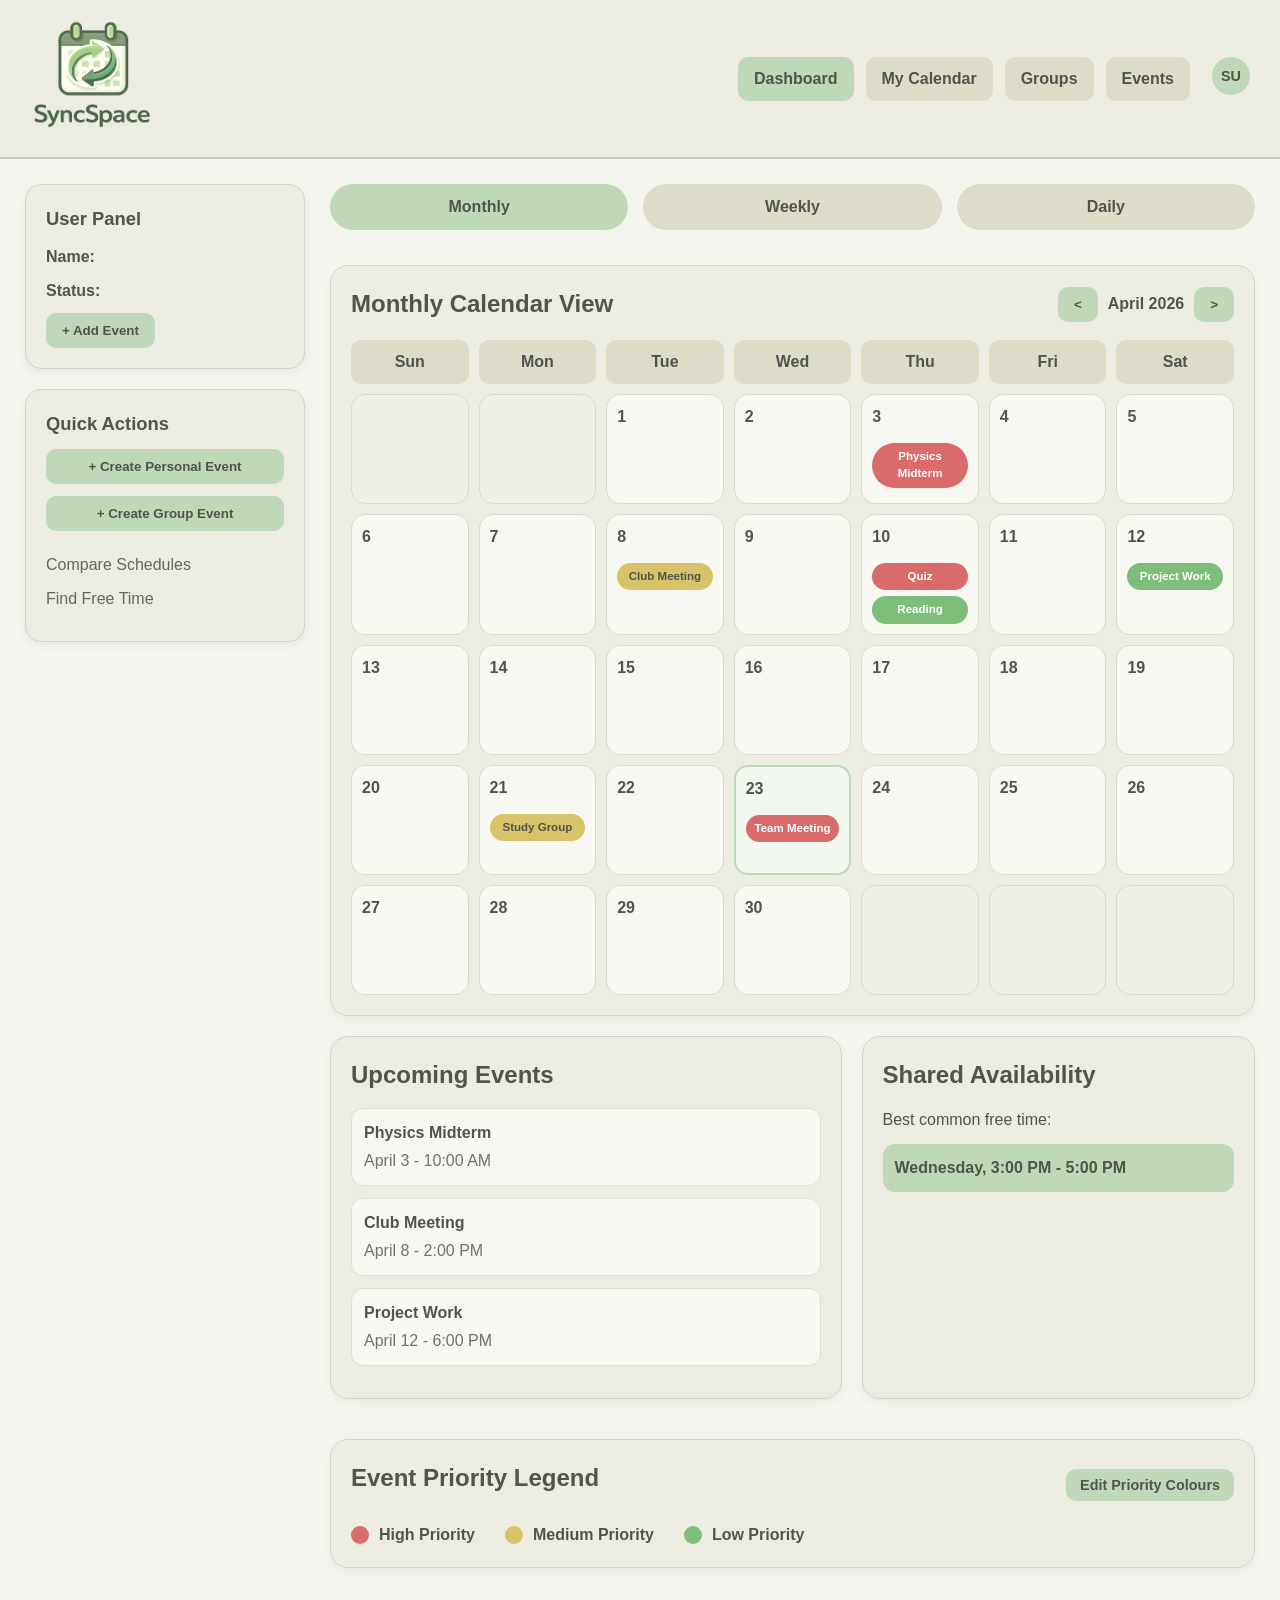
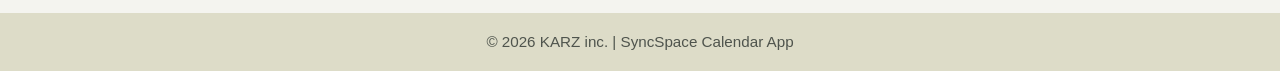
==== SyncSpace/index.html @ 72e15dfb "First Increment Sort of" ====
<!doctype html>
<html lang="en">

<head>
    <meta charset="utf-8">
    <meta name="viewport" content="width=device-width, initial-scale=1.0">
    <title>SyncSpace - Calendar App</title>
    <link rel="stylesheet" href="css/main.css">
</head>

<body>

    <!-- Header -->
    <header class="site-header">
        <div class="logo-area">
            <img src="images/logo.png" alt="SyncSpace Logo" class="logo-img large-logo">
        </div>

        <nav class="main-nav">
            <a href="#" class="active">Dashboard</a>
            <a href="#">My Calendar</a>
            <a href="#">Groups</a>
            <a href="#">Events</a>

            <!-- Profile Button -->
            <div class="profile-menu">
                <button class="profile-btn">
                    <span class="profile-avatar">SU</span>
                </button>

                <div class="profile-dropdown">
                    <a href="#">Profile</a>
                    <a href="#">Settings</a>
                    <a href="#">Logout</a>
                </div>
            </div>
        </nav>
        </nav>
    </header>

    <!-- Main Page Layout -->
    <main class="app-layout">

        <!-- Sidebar -->
        <aside class="sidebar">
            <section class="sidebar-card profile-card">
                <h2>User Panel</h2>
                <p><strong>Name:</strong> </p>
                <p><strong>Status:</strong> </p>
                <button class="primary-btn">+ Add Event</button>
            </section>

            <section class="sidebar-card">
                <h2>Quick Actions</h2>

                <button class="primary-btn full-btn">+ Create Personal Event</button>
                <button class="primary-btn full-btn">+ Create Group Event</button>

                <ul class="quick-links">
                    <li><a href="#">Compare Schedules</a></li>
                    <li><a href="#">Find Free Time</a></li>
                </ul>
            </section>
        </aside>

        <!-- Main Content -->
        <section class="main-content">
            <!-- Different View Buttons -->
            <div class="view-switcher">
                <button class="view-btn active">Monthly</button>
                <button class="view-btn">Weekly</button>
                <button class="view-btn">Daily</button>
            </div>
            <!-- Calendar Section -->
            <section class="calendar-section">
                <div class="section-header">
                    <h2>Monthly Calendar View</h2>
                    <div class="calendar-controls">
                        <button>&lt;</button>
                        <span>April 2026</span>
                        <button>&gt;</button>
                    </div>
                </div>

                <div class="calendar-grid">
                    <div class="day-name">Sun</div>
                    <div class="day-name">Mon</div>
                    <div class="day-name">Tue</div>
                    <div class="day-name">Wed</div>
                    <div class="day-name">Thu</div>
                    <div class="day-name">Fri</div>
                    <div class="day-name">Sat</div>

                    <div class="day empty"></div>
                    <div class="day empty"></div>
                    <div class="day"><span class="date">1</span></div>
                    <div class="day"><span class="date">2</span></div>
                    <div class="day">
                        <span class="date">3</span>
                        <div class="event-pill high">Physics Midterm</div>
                    </div>
                    <div class="day"><span class="date">4</span></div>
                    <div class="day"><span class="date">5</span></div>

                    <div class="day"><span class="date">6</span></div>
                    <div class="day"><span class="date">7</span></div>
                    <div class="day">
                        <span class="date">8</span>
                        <div class="event-pill medium">Club Meeting</div>
                    </div>
                    <div class="day"><span class="date">9</span></div>
                    <div class="day">
                        <span class="date">10</span>
                        <div class="event-pill high">Quiz</div>
                        <div class="event-pill low">Reading</div>
                    </div>
                    <div class="day"><span class="date">11</span></div>
                    <div class="day">
                        <span class="date">12</span>
                        <div class="event-pill low">Project Work</div>
                    </div>

                    <div class="day"><span class="date">13</span></div>
                    <div class="day"><span class="date">14</span></div>
                    <div class="day"><span class="date">15</span></div>
                    <div class="day"><span class="date">16</span></div>
                    <div class="day"><span class="date">17</span></div>
                    <div class="day"><span class="date">18</span></div>
                    <div class="day"><span class="date">19</span></div>

                    <div class="day"><span class="date">20</span></div>

                    <div class="day">
                        <span class="date">21</span>
                        <div class="event-pill medium">Study Group</div>
                    </div>
                    <div class="day"><span class="date">22</span></div>
                    <div class="day active-day">
                        <span class="date">23</span>
                        <div class="event-pill high">Team Meeting</div>
                    </div>
                    <div class="day"><span class="date">24</span></div>
                    <div class="day"><span class="date">25</span></div>
                    <div class="day"><span class="date">26</span></div>

                    <div class="day"><span class="date">27</span></div>
                    <div class="day"><span class="date">28</span></div>
                    <div class="day"><span class="date">29</span></div>
                    <div class="day"><span class="date">30</span></div>
                    <div class="day empty"></div>
                    <div class="day empty"></div>
                    <div class="day empty"></div>
                </div>
            </section>

            <!-- Bottom Panels -->
            <section class="bottom-grid">
                <article class="panel">
                    <h2>Upcoming Events</h2>
                    <ul class="event-list">
                        <li class="event-list-high">
                            <strong>Physics Midterm</strong>
                            <span>April 3 - 10:00 AM</span>
                        </li>
                        <li class="event-list-medium">
                            <strong>Club Meeting</strong>
                            <span>April 8 - 2:00 PM</span>
                        </li>
                        <li class="event-list-low">
                            <strong>Project Work</strong>
                            <span>April 12 - 6:00 PM</span>
                        </li>
                    </ul>
                </article>

                <article class="panel">
                    <h2>Shared Availability</h2>
                    <p>Best common free time:</p>
                    <div class="availability-box">Wednesday, 3:00 PM - 5:00 PM</div>
                </article>
            </section>
            <section class="priority-legend panel">
                <div class="legend-header">
                    <h2>Event Priority Legend</h2>
                    <button class="primary-btn edit-btn">Edit Priority Colours</button>
                </div>

                <div class="legend-items">
                    <div class="legend-item">
                        <span class="legend-color high-color"></span>
                        <span>High Priority</span>
                    </div>

                    <div class="legend-item">
                        <span class="legend-color medium-color"></span>
                        <span>Medium Priority</span>
                    </div>

                    <div class="legend-item">
                        <span class="legend-color low-color"></span>
                        <span>Low Priority</span>
                    </div>
                </div>
            </section>

        </section>
    </main>

    <!-- Footer -->
    <footer class="site-footer">
        <p>&copy; 2026 KARZ inc. | SyncSpace Calendar App</p>
    </footer>

</body>

</html>
---- SyncSpace/css/main.css ----
/* 
    File: main.css
    Project: SyncSpace Calendar App
    Author: KARZ inc.
    Purpose: Styling for the calendar app layout
*/

/* Reset / Base */
* {
    margin: 0;
    padding: 0;
    box-sizing: border-box;
}

body {
    font-family: Arial, Helvetica, sans-serif;
    background-color: #f4f4ef;
    color: #4f544d;
    line-height: 1.5;
}

/* Color Palette
   Soft gray:       #a3a3a3
   Off white:       #ecece3
   Pale cream:      #dddcc8
   Light gray:      #c8c7bd
   Light green:     #bfd8b8
   Dark text:       #4f544d
*/

/* Header */
.site-header {
    background-color: #ecece3;
    border-bottom: 2px solid #c8c7bd;
    padding: 20px 30px;
    display: flex;
    justify-content: space-between;
    align-items: center;
    flex-wrap: wrap;
    gap: 20px;
}

.logo-area h1 {
    font-size: 2rem;
    color: #4f544d;
    margin-bottom: 4px;
}

.tagline {
    font-size: 0.95rem;
    color: #777b73;
}

.main-nav {
    display: flex;
    flex-wrap: wrap;
    gap: 12px;
}

.main-nav a {
    text-decoration: none;
    color: #4f544d;
    background-color: #dddcc8;
    padding: 10px 16px;
    border-radius: 10px;
    transition: 0.3s;
    font-weight: bold;
}

.main-nav a:hover {
    background-color: #bfd8b8;
}

.main-nav a.active {
    background-color: #bfd8b8;
}

/* Main Layout */
.app-layout {
    display: grid;
    grid-template-columns: 280px 1fr;
    gap: 25px;
    padding: 25px;
}

/* Sidebar */
.sidebar {
    display: flex;
    flex-direction: column;
    gap: 20px;
}

.sidebar-card {
    background-color: #ecece3;
    padding: 20px;
    border-radius: 16px;
    border: 1px solid #d3d3ca;
    box-shadow: 0 4px 10px rgba(0, 0, 0, 0.05);
}

.sidebar-card h2 {
    margin-bottom: 12px;
    font-size: 1.15rem;
    color: #4f544d;
}

.sidebar-card ul {
    list-style: none;
}

.sidebar-card li {
    margin-bottom: 10px;
}

.sidebar-card a {
    text-decoration: none;
    color: #5d6c58;
}

.sidebar-card a:hover {
    text-decoration: underline;
}

.profile-card p {
    margin-bottom: 10px;
}

.primary-btn,
.secondary-btn,
.calendar-controls button {
    border: none;
    background-color: #bfd8b8;
    color: #4f544d;
    padding: 10px 16px;
    border-radius: 10px;
    font-weight: bold;
    cursor: pointer;
    transition: 0.3s;
}

.primary-btn:hover,
.secondary-btn:hover,
.calendar-controls button:hover {
    background-color: #aac9a2;
}

/* Main Content */
.main-content {
    display: flex;
    flex-direction: column;
    gap: 20px;
}

/* View Switcher */
.view-switcher {
    display: flex;
    width: 100%;
    gap: 15px;
    margin-bottom: 15px;
}

.view-btn {
    flex: 1;
    /* THIS is the key — makes them expand evenly */
    border: none;
    padding: 14px 0;
    /* taller buttons */
    border-radius: 999px;
    background-color: #dddcc8;
    color: #4f544d;
    font-weight: bold;
    font-size: 1rem;
    cursor: pointer;
    transition: 0.25s;
    text-align: center;
}

.view-btn:hover {
    background-color: #bfd8b8;
}

.view-btn.active {
    background-color: #bfd8b8;
}

/* Calendar Section */
.calendar-section {
    background-color: #ecece3;
    padding: 20px;
    border-radius: 18px;
    border: 1px solid #d3d3ca;
    box-shadow: 0 4px 10px rgba(0, 0, 0, 0.04);
}

.section-header {
    display: flex;
    justify-content: space-between;
    align-items: center;
    margin-bottom: 18px;
    flex-wrap: wrap;
    gap: 10px;
}

.calendar-controls {
    display: flex;
    align-items: center;
    gap: 10px;
}

.calendar-controls span {
    font-weight: bold;
    color: #4f544d;
}

.calendar-grid {
    display: grid;
    grid-template-columns: repeat(7, 1fr);
    gap: 10px;
}

.day-name {
    text-align: center;
    font-weight: bold;
    padding: 10px 0;
    background-color: #dddcc8;
    border-radius: 10px;
}

.day {
    min-height: 110px;
    background-color: #f8f8f3;
    border: 1px solid #d8d8cf;
    border-radius: 14px;
    padding: 10px;
    position: relative;
}

.day.empty {
    background-color: #efefe8;
}

.date {
    font-weight: bold;
    color: #4f544d;
    display: inline-block;
    margin-bottom: 8px;
}

.active-day {
    border: 2px solid #bfd8b8;
    background-color: #f2f8f0;
}

.event-pill {
    font-size: 0.72rem;
    padding: 5px 8px;
    border-radius: 999px;
    margin-top: 6px;
    display: block;
    width: 100%;
    text-align: center;
    font-weight: bold;
    color: #ffffff;
}

/* High priority = red */
.event-pill.high {
    background-color: #d96b6b;
}

/* Medium priority = yellow/gold */
.event-pill.medium {
    background-color: #d8c36a;
    color: #4f544d;
}

/* Low priority = green */
.event-pill.low {
    background-color: #7fbe7a;
}

/* Bottom Panels */
.bottom-grid {
    display: grid;
    grid-template-columns: 1.3fr 1fr;
    gap: 20px;
}

.panel {
    background-color: #ecece3;
    border-radius: 18px;
    padding: 20px;
    border: 1px solid #d3d3ca;
    box-shadow: 0 4px 10px rgba(0, 0, 0, 0.04);
}

.panel h2 {
    margin-bottom: 15px;
}

.event-list {
    list-style: none;
}

.event-list li {
    background-color: #f8f8f3;
    border: 1px solid #deded4;
    border-radius: 12px;
    padding: 12px;
    margin-bottom: 12px;
}

.event-list span {
    display: block;
    margin-top: 4px;
    color: #6e736c;
}

.availability-box {
    background-color: #bfd8b8;
    color: #4f544d;
    padding: 12px;
    border-radius: 12px;
    margin-top: 12px;
    font-weight: bold;
}

/* Footer */
.site-footer {
    text-align: center;
    padding: 18px;
    background-color: #dddcc8;
    margin-top: 20px;
    color: #4f544d;
    font-size: 0.95rem;
}

/* Full width buttons in sidebar */
.full-btn {
    width: 100%;
    margin-bottom: 12px;
}

/* Keep remaining links clean */
.quick-links {
    list-style: none;
    margin-top: 10px;
}

.quick-links li {
    margin-bottom: 10px;
}

/* Logo Styling */
.large-logo {
    width: 125px;
}

/* Profile Menu */
.profile-menu {
    position: relative;
}

.profile-btn {
    border: none;
    background: none;
    cursor: pointer;
    margin-left: 10px;
}

.profile-avatar {
    display: inline-flex;
    align-items: center;
    justify-content: center;
    width: 38px;
    height: 38px;
    border-radius: 50%;
    background-color: #bfd8b8;
    color: #4f544d;
    font-weight: bold;
    font-size: 0.9rem;
}

/* Dropdown */
.profile-dropdown {
    position: absolute;
    top: 50px;
    right: 0;
    background-color: #ecece3;
    border: 1px solid #d3d3ca;
    border-radius: 12px;
    padding: 10px;
    display: none;
    flex-direction: column;
    gap: 10px;
    min-width: 140px;
    box-shadow: 0 6px 15px rgba(0, 0, 0, 0.08);
}

.profile-dropdown a {
    text-decoration: none;
    color: #4f544d;

    font-family: inherit;
    /* THIS fixes font mismatch */
    font-size: 0.95rem;
    font-weight: bold;
    /* matches your nav buttons */

    padding: 10px 12px;
    border-radius: 10px;
    background-color: #dddcc8;

    display: block;
    width: 100%;

    transition: 0.2s;
}

.profile-dropdown a:hover {
    background-color: #bfd8b8;
}

/* Show dropdown on hover */
.profile-menu:hover .profile-dropdown {
    display: flex;
}

.priority-legend {
    margin-top: 20px;
}

.legend-items {
    display: flex;
    gap: 30px;
    flex-wrap: wrap;
    margin-top: 12px;
}

.legend-item {
    display: flex;
    align-items: center;
    gap: 10px;
    font-weight: bold;
    color: #4f544d;
}

.legend-color {
    width: 18px;
    height: 18px;
    border-radius: 50%;
    display: inline-block;
}

.high-color {
    background-color: #d96b6b;
}

.medium-color {
    background-color: #d8c36a;
}

.low-color {
    background-color: #7fbe7a;
}

.event-list-high {
    border-left: 6px solid #d96b6b;
}

.event-list-medium {
    border-left: 6px solid #d8c36a;
}

.event-list-low {
    border-left: 6px solid #7fbe7a;
}

/* Legend header (title + button aligned) */
.legend-header {
    display: flex;
    justify-content: space-between;
    align-items: center;
    gap: 15px;
    flex-wrap: wrap;
}

/* Optional: slightly smaller button for this area */
.edit-btn {
    padding: 8px 14px;
    font-size: 0.9rem;
}

@media (max-width: 1100px) {
    .stats-grid {
        grid-template-columns: repeat(2, 1fr);
    }

    .bottom-grid {
        grid-template-columns: 1fr;
    }
}

@media (max-width: 850px) {
    .app-layout {
        grid-template-columns: 1fr;
    }

    .sidebar {
        order: 2;
    }

    .main-content {
        order: 1;
    }
}

@media (max-width: 700px) {
    .calendar-grid {
        grid-template-columns: repeat(2, 1fr);
    }

    .day-name {
        display: none;
    }

    .stats-grid {
        grid-template-columns: 1fr;
    }

    .site-header {
        flex-direction: column;
        align-items: flex-start;
    }

    .main-nav {
        width: 100%;
    }
}
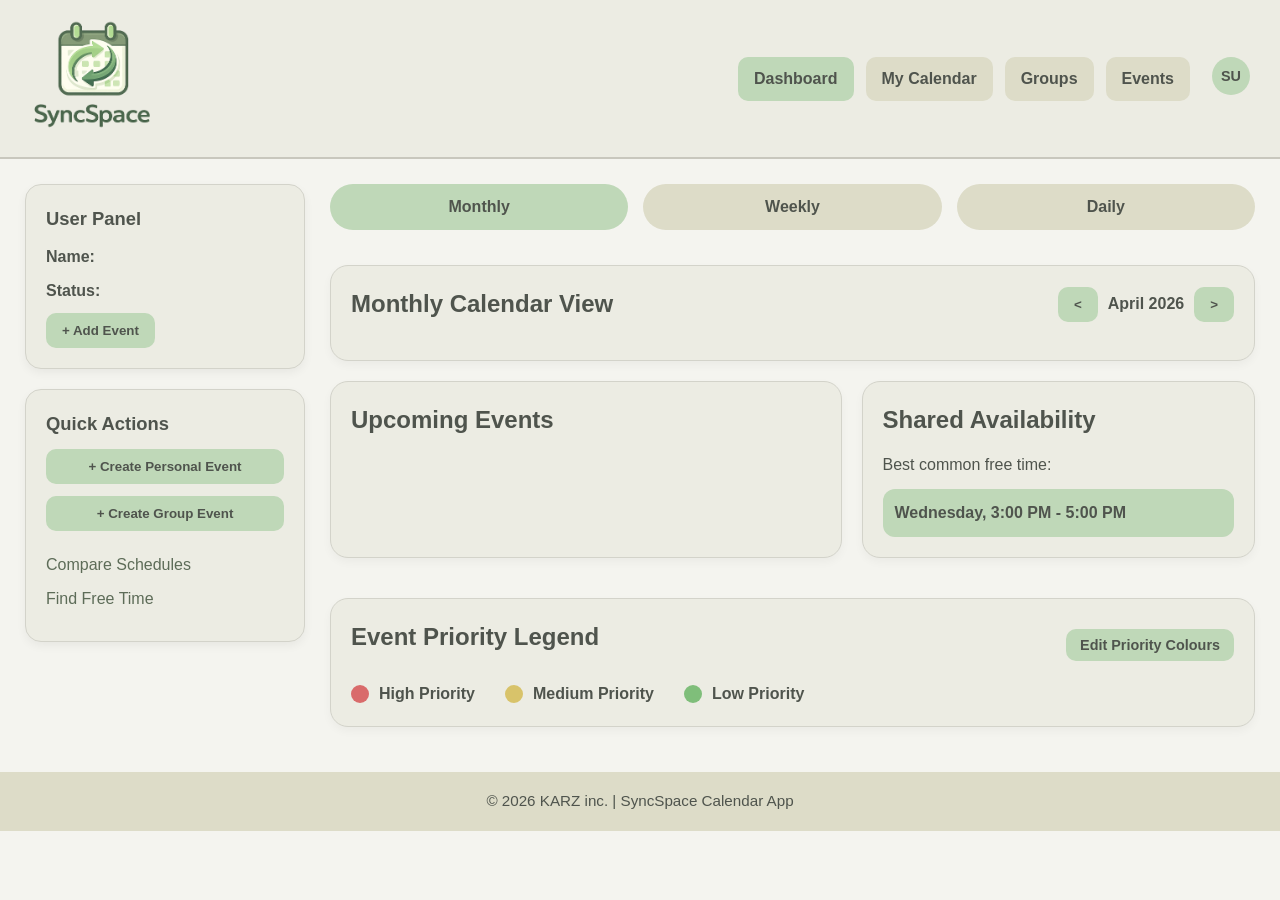
==== commit 9daae225: "add event part" ====
--- a/SyncSpace/index.html
+++ b/SyncSpace/index.html
@@ -1,216 +1,274 @@
-<!doctype html>
-<html lang="en">
-
-<head>
-    <meta charset="utf-8">
-    <meta name="viewport" content="width=device-width, initial-scale=1.0">
-    <title>SyncSpace - Calendar App</title>
-    <link rel="stylesheet" href="css/main.css">
-</head>
-
-<body>
-
-    <!-- Header -->
-    <header class="site-header">
-        <div class="logo-area">
-            <img src="images/logo.png" alt="SyncSpace Logo" class="logo-img large-logo">
-        </div>
-
-        <nav class="main-nav">
-            <a href="#" class="active">Dashboard</a>
-            <a href="#">My Calendar</a>
-            <a href="#">Groups</a>
-            <a href="#">Events</a>
-
-            <!-- Profile Button -->
-            <div class="profile-menu">
-                <button class="profile-btn">
-                    <span class="profile-avatar">SU</span>
-                </button>
-
-                <div class="profile-dropdown">
-                    <a href="#">Profile</a>
-                    <a href="#">Settings</a>
-                    <a href="#">Logout</a>
-                </div>
-            </div>
-        </nav>
-        </nav>
-    </header>
-
-    <!-- Main Page Layout -->
-    <main class="app-layout">
-
-        <!-- Sidebar -->
-        <aside class="sidebar">
-            <section class="sidebar-card profile-card">
-                <h2>User Panel</h2>
-                <p><strong>Name:</strong> </p>
-                <p><strong>Status:</strong> </p>
-                <button class="primary-btn">+ Add Event</button>
-            </section>
-
-            <section class="sidebar-card">
-                <h2>Quick Actions</h2>
-
-                <button class="primary-btn full-btn">+ Create Personal Event</button>
-                <button class="primary-btn full-btn">+ Create Group Event</button>
-
-                <ul class="quick-links">
-                    <li><a href="#">Compare Schedules</a></li>
-                    <li><a href="#">Find Free Time</a></li>
-                </ul>
-            </section>
-        </aside>
-
-        <!-- Main Content -->
-        <section class="main-content">
-            <!-- Different View Buttons -->
-            <div class="view-switcher">
-                <button class="view-btn active">Monthly</button>
-                <button class="view-btn">Weekly</button>
-                <button class="view-btn">Daily</button>
-            </div>
-            <!-- Calendar Section -->
-            <section class="calendar-section">
-                <div class="section-header">
-                    <h2>Monthly Calendar View</h2>
-                    <div class="calendar-controls">
-                        <button>&lt;</button>
-                        <span>April 2026</span>
-                        <button>&gt;</button>
-                    </div>
-                </div>
-
-                <div class="calendar-grid">
-                    <div class="day-name">Sun</div>
-                    <div class="day-name">Mon</div>
-                    <div class="day-name">Tue</div>
-                    <div class="day-name">Wed</div>
-                    <div class="day-name">Thu</div>
-                    <div class="day-name">Fri</div>
-                    <div class="day-name">Sat</div>
-
-                    <div class="day empty"></div>
-                    <div class="day empty"></div>
-                    <div class="day"><span class="date">1</span></div>
-                    <div class="day"><span class="date">2</span></div>
-                    <div class="day">
-                        <span class="date">3</span>
-                        <div class="event-pill high">Physics Midterm</div>
-                    </div>
-                    <div class="day"><span class="date">4</span></div>
-                    <div class="day"><span class="date">5</span></div>
-
-                    <div class="day"><span class="date">6</span></div>
-                    <div class="day"><span class="date">7</span></div>
-                    <div class="day">
-                        <span class="date">8</span>
-                        <div class="event-pill medium">Club Meeting</div>
-                    </div>
-                    <div class="day"><span class="date">9</span></div>
-                    <div class="day">
-                        <span class="date">10</span>
-                        <div class="event-pill high">Quiz</div>
-                        <div class="event-pill low">Reading</div>
-                    </div>
-                    <div class="day"><span class="date">11</span></div>
-                    <div class="day">
-                        <span class="date">12</span>
-                        <div class="event-pill low">Project Work</div>
-                    </div>
-
-                    <div class="day"><span class="date">13</span></div>
-                    <div class="day"><span class="date">14</span></div>
-                    <div class="day"><span class="date">15</span></div>
-                    <div class="day"><span class="date">16</span></div>
-                    <div class="day"><span class="date">17</span></div>
-                    <div class="day"><span class="date">18</span></div>
-                    <div class="day"><span class="date">19</span></div>
-
-                    <div class="day"><span class="date">20</span></div>
-
-                    <div class="day">
-                        <span class="date">21</span>
-                        <div class="event-pill medium">Study Group</div>
-                    </div>
-                    <div class="day"><span class="date">22</span></div>
-                    <div class="day active-day">
-                        <span class="date">23</span>
-                        <div class="event-pill high">Team Meeting</div>
-                    </div>
-                    <div class="day"><span class="date">24</span></div>
-                    <div class="day"><span class="date">25</span></div>
-                    <div class="day"><span class="date">26</span></div>
-
-                    <div class="day"><span class="date">27</span></div>
-                    <div class="day"><span class="date">28</span></div>
-                    <div class="day"><span class="date">29</span></div>
-                    <div class="day"><span class="date">30</span></div>
-                    <div class="day empty"></div>
-                    <div class="day empty"></div>
-                    <div class="day empty"></div>
-                </div>
-            </section>
-
-            <!-- Bottom Panels -->
-            <section class="bottom-grid">
-                <article class="panel">
-                    <h2>Upcoming Events</h2>
-                    <ul class="event-list">
-                        <li class="event-list-high">
-                            <strong>Physics Midterm</strong>
-                            <span>April 3 - 10:00 AM</span>
-                        </li>
-                        <li class="event-list-medium">
-                            <strong>Club Meeting</strong>
-                            <span>April 8 - 2:00 PM</span>
-                        </li>
-                        <li class="event-list-low">
-                            <strong>Project Work</strong>
-                            <span>April 12 - 6:00 PM</span>
-                        </li>
-                    </ul>
-                </article>
-
-                <article class="panel">
-                    <h2>Shared Availability</h2>
-                    <p>Best common free time:</p>
-                    <div class="availability-box">Wednesday, 3:00 PM - 5:00 PM</div>
-                </article>
-            </section>
-            <section class="priority-legend panel">
-                <div class="legend-header">
-                    <h2>Event Priority Legend</h2>
-                    <button class="primary-btn edit-btn">Edit Priority Colours</button>
-                </div>
-
-                <div class="legend-items">
-                    <div class="legend-item">
-                        <span class="legend-color high-color"></span>
-                        <span>High Priority</span>
-                    </div>
-
-                    <div class="legend-item">
-                        <span class="legend-color medium-color"></span>
-                        <span>Medium Priority</span>
-                    </div>
-
-                    <div class="legend-item">
-                        <span class="legend-color low-color"></span>
-                        <span>Low Priority</span>
-                    </div>
-                </div>
-            </section>
-
-        </section>
-    </main>
-
-    <!-- Footer -->
-    <footer class="site-footer">
-        <p>&copy; 2026 KARZ inc. | SyncSpace Calendar App</p>
-    </footer>
-
-</body>
-
+<!doctype html>
+<html lang="en">
+
+<head>
+    <meta charset="utf-8">
+    <meta name="viewport" content="width=device-width, initial-scale=1.0">
+    <title>SyncSpace - Calendar App</title>
+    <link rel="stylesheet" href="css/main.css">
+</head>
+
+<body>
+
+    <!-- Header -->
+    <header class="site-header">
+        <div class="logo-area">
+            <img src="images/logo.png" alt="SyncSpace Logo" class="logo-img large-logo">
+        </div>
+
+        <nav class="main-nav">
+            <a href="#" class="active">Dashboard</a>
+            <a href="#">My Calendar</a>
+            <a href="#">Groups</a>
+            <a href="#">Events</a>
+
+            <!-- Profile Button -->
+            <div class="profile-menu">
+                <button class="profile-btn">
+                    <span class="profile-avatar">SU</span>
+                </button>
+
+                <div class="profile-dropdown">
+                    
+                    <a href="#">Profile</a>
+                    <a href="#">Settings</a>
+                    <a href="#">Logout</a>
+                </div>
+            </div>
+        </nav>
+        </nav>
+    </header>
+
+    <!-- Main Page Layout -->
+    <main class="app-layout">
+
+        <!-- Sidebar -->
+        <aside class="sidebar">
+            <section class="sidebar-card profile-card">
+                <h2>User Panel</h2>
+                <p><strong>Name:</strong> </p>
+                <p><strong>Status:</strong> </p>
+                <button class="primary-btn open-add-modal">+ Add Event</button>
+            </section>
+
+            <section class="sidebar-card">
+                <h2>Quick Actions</h2>
+
+                <button class="primary-btn full-btn open-add-modal">+ Create Personal Event</button>
+                <button class="primary-btn full-btn open-add-modal">+ Create Group Event</button>
+
+                <ul class="quick-links">
+                    <li><a href="#">Compare Schedules</a></li>
+                    <li><a href="#">Find Free Time</a></li>
+                </ul>
+            </section>
+        </aside>
+
+        <!-- Main Content -->
+        <section class="main-content">
+            <!-- Different View Buttons -->
+            <div class="view-switcher">
+                <button class="view-btn active">Monthly</button>
+                <button class="view-btn">Weekly</button>
+                <button class="view-btn">Daily</button>
+            </div>
+            <!-- Calendar Section -->
+            <section class="calendar-section">
+                <div class="section-header">
+                    <h2>Monthly Calendar View</h2>
+                    <div class="calendar-controls">
+                        <button>&lt;</button>
+                        <span>April 2026</span>
+                        <button>&gt;</button>
+                    </div>
+                </div>
+
+                <!-- Populated dynamically by js/events.js -->
+                <div class="calendar-grid"></div>
+            </section>
+
+            <!-- Bottom Panels -->
+            <section class="bottom-grid">
+                <article class="panel">
+                    <h2>Upcoming Events</h2>
+                    <!-- Populated dynamically by js/events.js -->
+                    <ul class="event-list"></ul>
+                </article>
+
+                <article class="panel">
+                    <h2>Shared Availability</h2>
+                    <p>Best common free time:</p>
+                    <div class="availability-box">Wednesday, 3:00 PM - 5:00 PM</div>
+                </article>
+            </section>
+            <section class="priority-legend panel">
+                <div class="legend-header">
+                    <h2>Event Priority Legend</h2>
+                    <button class="primary-btn edit-btn">Edit Priority Colours</button>
+                </div>
+
+                <div class="legend-items">
+                    <div class="legend-item">
+                        <span class="legend-color high-color"></span>
+                        <span>High Priority</span>
+                    </div>
+
+                    <div class="legend-item">
+                        <span class="legend-color medium-color"></span>
+                        <span>Medium Priority</span>
+                    </div>
+
+                    <div class="legend-item">
+                        <span class="legend-color low-color"></span>
+                        <span>Low Priority</span>
+                    </div>
+                </div>
+            </section>
+
+        </section>
+    </main>
+
+    <!-- Footer -->
+    <footer class="site-footer">
+        <p>&copy; 2026 KARZ inc. | SyncSpace Calendar App</p>
+    </footer>
+
+    <!-- ═══════════════════════════════════════════════════════════════════════
+         Add Event Modal
+         ═══════════════════════════════════════════════════════════════════════ -->
+    <div id="event-modal" class="modal-overlay" role="dialog" aria-modal="true" aria-labelledby="modal-heading">
+        <div class="modal-card">
+
+            <div class="modal-header">
+                <h2 id="modal-heading">Add Event</h2>
+                <button class="modal-close-x modal-dismiss" type="button" aria-label="Close">&times;</button>
+            </div>
+
+            <form id="event-form" novalidate>
+
+                <div class="form-group">
+                    <label for="event-title">Title <span class="required">*</span></label>
+                    <input type="text" id="event-title" name="event-title"
+                           placeholder="Event title" required maxlength="100">
+                </div>
+
+                <div class="form-group">
+                    <label for="event-date">Date <span class="required">*</span></label>
+                    <input type="date" id="event-date" name="event-date" required>
+                </div>
+
+                <div class="form-row">
+                    <label class="checkbox-label">
+                        <input type="checkbox" id="event-allday" name="event-allday">
+                        All Day
+                    </label>
+                </div>
+
+                <!-- Hidden when All Day is checked -->
+                <div id="time-fields" class="form-grid-2">
+                    <div class="form-group">
+                        <label for="event-start">Start Time</label>
+                        <input type="time" id="event-start" name="event-start">
+                    </div>
+                    <div class="form-group">
+                        <label for="event-end">End Time</label>
+                        <input type="time" id="event-end" name="event-end">
+                    </div>
+                </div>
+
+                <div class="form-group">
+                    <label for="event-location">Location</label>
+                    <input type="text" id="event-location" name="event-location"
+                           placeholder="Optional location" maxlength="150">
+                </div>
+
+                <div class="form-group">
+                    <label for="event-desc">Description</label>
+                    <textarea id="event-desc" name="event-desc" rows="3"
+                              placeholder="Optional description"></textarea>
+                </div>
+
+                <div class="form-group">
+                    <label for="event-priority">Priority</label>
+                    <select id="event-priority" name="event-priority">
+                        <option value="high">High</option>
+                        <option value="medium" selected>Medium</option>
+                        <option value="low">Low</option>
+                    </select>
+                </div>
+
+                <div class="form-group">
+                    <label for="event-owner">Event Type</label>
+                    <select id="event-owner" name="event-owner">
+                        <option value="personal">Personal</option>
+                        <option value="group">Group</option>
+                    </select>
+                </div>
+
+                <div class="form-row">
+                    <label class="checkbox-label">
+                        <input type="checkbox" id="event-anon" name="event-anon">
+                        Anonymous &mdash; hide all details from others; only time &amp; priority visible
+                    </label>
+                </div>
+
+                <div class="modal-actions">
+                    <button type="button" class="secondary-btn modal-dismiss">Cancel</button>
+                    <button type="submit" class="primary-btn">Save Event</button>
+                </div>
+
+            </form>
+        </div>
+    </div>
+
+    <!-- ═══════════════════════════════════════════════════════════════════════
+         Event Detail Modal
+         ═══════════════════════════════════════════════════════════════════════ -->
+    <div id="detail-modal" class="modal-overlay" role="dialog" aria-modal="true">
+        <div class="modal-card">
+
+            <div class="modal-header">
+                <h2 id="detail-title"></h2>
+                <button class="modal-close-x detail-dismiss" type="button" aria-label="Close">&times;</button>
+            </div>
+
+            <div class="detail-body">
+                <div class="detail-row">
+                    <span class="detail-label">Date</span>
+                    <span id="detail-date"></span>
+                </div>
+                <div class="detail-row">
+                    <span class="detail-label">Time</span>
+                    <span id="detail-time"></span>
+                </div>
+                <div class="detail-row">
+                    <span class="detail-label">Location</span>
+                    <span id="detail-location"></span>
+                </div>
+                <div class="detail-row">
+                    <span class="detail-label">Description</span>
+                    <span id="detail-desc"></span>
+                </div>
+                <div class="detail-row">
+                    <span class="detail-label">Priority</span>
+                    <span id="detail-priority" class="detail-priority-badge"></span>
+                </div>
+                <div class="detail-row">
+                    <span class="detail-label">Anonymous</span>
+                    <span id="detail-anon"></span>
+                </div>
+            </div>
+
+            <div class="modal-actions">
+                <button type="button" class="danger-btn" id="detail-delete-btn">Delete Event</button>
+                <button type="button" class="primary-btn detail-dismiss">Close</button>
+            </div>
+
+        </div>
+    </div>
+
+    <script src="js/events.js"></script>
+
+</body>
+
 </html>
--- a/SyncSpace/css/main.css
+++ b/SyncSpace/css/main.css
@@ -1,539 +1,777 @@
-/* 
-    File: main.css
-    Project: SyncSpace Calendar App
-    Author: KARZ inc.
-    Purpose: Styling for the calendar app layout
-*/
-
-/* Reset / Base */
-* {
-    margin: 0;
-    padding: 0;
-    box-sizing: border-box;
-}
-
-body {
-    font-family: Arial, Helvetica, sans-serif;
-    background-color: #f4f4ef;
-    color: #4f544d;
-    line-height: 1.5;
-}
-
-/* Color Palette
-   Soft gray:       #a3a3a3
-   Off white:       #ecece3
-   Pale cream:      #dddcc8
-   Light gray:      #c8c7bd
-   Light green:     #bfd8b8
-   Dark text:       #4f544d
-*/
-
-/* Header */
-.site-header {
-    background-color: #ecece3;
-    border-bottom: 2px solid #c8c7bd;
-    padding: 20px 30px;
-    display: flex;
-    justify-content: space-between;
-    align-items: center;
-    flex-wrap: wrap;
-    gap: 20px;
-}
-
-.logo-area h1 {
-    font-size: 2rem;
-    color: #4f544d;
-    margin-bottom: 4px;
-}
-
-.tagline {
-    font-size: 0.95rem;
-    color: #777b73;
-}
-
-.main-nav {
-    display: flex;
-    flex-wrap: wrap;
-    gap: 12px;
-}
-
-.main-nav a {
-    text-decoration: none;
-    color: #4f544d;
-    background-color: #dddcc8;
-    padding: 10px 16px;
-    border-radius: 10px;
-    transition: 0.3s;
-    font-weight: bold;
-}
-
-.main-nav a:hover {
-    background-color: #bfd8b8;
-}
-
-.main-nav a.active {
-    background-color: #bfd8b8;
-}
-
-/* Main Layout */
-.app-layout {
-    display: grid;
-    grid-template-columns: 280px 1fr;
-    gap: 25px;
-    padding: 25px;
-}
-
-/* Sidebar */
-.sidebar {
-    display: flex;
-    flex-direction: column;
-    gap: 20px;
-}
-
-.sidebar-card {
-    background-color: #ecece3;
-    padding: 20px;
-    border-radius: 16px;
-    border: 1px solid #d3d3ca;
-    box-shadow: 0 4px 10px rgba(0, 0, 0, 0.05);
-}
-
-.sidebar-card h2 {
-    margin-bottom: 12px;
-    font-size: 1.15rem;
-    color: #4f544d;
-}
-
-.sidebar-card ul {
-    list-style: none;
-}
-
-.sidebar-card li {
-    margin-bottom: 10px;
-}
-
-.sidebar-card a {
-    text-decoration: none;
-    color: #5d6c58;
-}
-
-.sidebar-card a:hover {
-    text-decoration: underline;
-}
-
-.profile-card p {
-    margin-bottom: 10px;
-}
-
-.primary-btn,
-.secondary-btn,
-.calendar-controls button {
-    border: none;
-    background-color: #bfd8b8;
-    color: #4f544d;
-    padding: 10px 16px;
-    border-radius: 10px;
-    font-weight: bold;
-    cursor: pointer;
-    transition: 0.3s;
-}
-
-.primary-btn:hover,
-.secondary-btn:hover,
-.calendar-controls button:hover {
-    background-color: #aac9a2;
-}
-
-/* Main Content */
-.main-content {
-    display: flex;
-    flex-direction: column;
-    gap: 20px;
-}
-
-/* View Switcher */
-.view-switcher {
-    display: flex;
-    width: 100%;
-    gap: 15px;
-    margin-bottom: 15px;
-}
-
-.view-btn {
-    flex: 1;
-    /* THIS is the key — makes them expand evenly */
-    border: none;
-    padding: 14px 0;
-    /* taller buttons */
-    border-radius: 999px;
-    background-color: #dddcc8;
-    color: #4f544d;
-    font-weight: bold;
-    font-size: 1rem;
-    cursor: pointer;
-    transition: 0.25s;
-    text-align: center;
-}
-
-.view-btn:hover {
-    background-color: #bfd8b8;
-}
-
-.view-btn.active {
-    background-color: #bfd8b8;
-}
-
-/* Calendar Section */
-.calendar-section {
-    background-color: #ecece3;
-    padding: 20px;
-    border-radius: 18px;
-    border: 1px solid #d3d3ca;
-    box-shadow: 0 4px 10px rgba(0, 0, 0, 0.04);
-}
-
-.section-header {
-    display: flex;
-    justify-content: space-between;
-    align-items: center;
-    margin-bottom: 18px;
-    flex-wrap: wrap;
-    gap: 10px;
-}
-
-.calendar-controls {
-    display: flex;
-    align-items: center;
-    gap: 10px;
-}
-
-.calendar-controls span {
-    font-weight: bold;
-    color: #4f544d;
-}
-
-.calendar-grid {
-    display: grid;
-    grid-template-columns: repeat(7, 1fr);
-    gap: 10px;
-}
-
-.day-name {
-    text-align: center;
-    font-weight: bold;
-    padding: 10px 0;
-    background-color: #dddcc8;
-    border-radius: 10px;
-}
-
-.day {
-    min-height: 110px;
-    background-color: #f8f8f3;
-    border: 1px solid #d8d8cf;
-    border-radius: 14px;
-    padding: 10px;
-    position: relative;
-}
-
-.day.empty {
-    background-color: #efefe8;
-}
-
-.date {
-    font-weight: bold;
-    color: #4f544d;
-    display: inline-block;
-    margin-bottom: 8px;
-}
-
-.active-day {
-    border: 2px solid #bfd8b8;
-    background-color: #f2f8f0;
-}
-
-.event-pill {
-    font-size: 0.72rem;
-    padding: 5px 8px;
-    border-radius: 999px;
-    margin-top: 6px;
-    display: block;
-    width: 100%;
-    text-align: center;
-    font-weight: bold;
-    color: #ffffff;
-}
-
-/* High priority = red */
-.event-pill.high {
-    background-color: #d96b6b;
-}
-
-/* Medium priority = yellow/gold */
-.event-pill.medium {
-    background-color: #d8c36a;
-    color: #4f544d;
-}
-
-/* Low priority = green */
-.event-pill.low {
-    background-color: #7fbe7a;
-}
-
-/* Bottom Panels */
-.bottom-grid {
-    display: grid;
-    grid-template-columns: 1.3fr 1fr;
-    gap: 20px;
-}
-
-.panel {
-    background-color: #ecece3;
-    border-radius: 18px;
-    padding: 20px;
-    border: 1px solid #d3d3ca;
-    box-shadow: 0 4px 10px rgba(0, 0, 0, 0.04);
-}
-
-.panel h2 {
-    margin-bottom: 15px;
-}
-
-.event-list {
-    list-style: none;
-}
-
-.event-list li {
-    background-color: #f8f8f3;
-    border: 1px solid #deded4;
-    border-radius: 12px;
-    padding: 12px;
-    margin-bottom: 12px;
-}
-
-.event-list span {
-    display: block;
-    margin-top: 4px;
-    color: #6e736c;
-}
-
-.availability-box {
-    background-color: #bfd8b8;
-    color: #4f544d;
-    padding: 12px;
-    border-radius: 12px;
-    margin-top: 12px;
-    font-weight: bold;
-}
-
-/* Footer */
-.site-footer {
-    text-align: center;
-    padding: 18px;
-    background-color: #dddcc8;
-    margin-top: 20px;
-    color: #4f544d;
-    font-size: 0.95rem;
-}
-
-/* Full width buttons in sidebar */
-.full-btn {
-    width: 100%;
-    margin-bottom: 12px;
-}
-
-/* Keep remaining links clean */
-.quick-links {
-    list-style: none;
-    margin-top: 10px;
-}
-
-.quick-links li {
-    margin-bottom: 10px;
-}
-
-/* Logo Styling */
-.large-logo {
-    width: 125px;
-}
-
-/* Profile Menu */
-.profile-menu {
-    position: relative;
-}
-
-.profile-btn {
-    border: none;
-    background: none;
-    cursor: pointer;
-    margin-left: 10px;
-}
-
-.profile-avatar {
-    display: inline-flex;
-    align-items: center;
-    justify-content: center;
-    width: 38px;
-    height: 38px;
-    border-radius: 50%;
-    background-color: #bfd8b8;
-    color: #4f544d;
-    font-weight: bold;
-    font-size: 0.9rem;
-}
-
-/* Dropdown */
-.profile-dropdown {
-    position: absolute;
-    top: 50px;
-    right: 0;
-    background-color: #ecece3;
-    border: 1px solid #d3d3ca;
-    border-radius: 12px;
-    padding: 10px;
-    display: none;
-    flex-direction: column;
-    gap: 10px;
-    min-width: 140px;
-    box-shadow: 0 6px 15px rgba(0, 0, 0, 0.08);
-}
-
-.profile-dropdown a {
-    text-decoration: none;
-    color: #4f544d;
-
-    font-family: inherit;
-    /* THIS fixes font mismatch */
-    font-size: 0.95rem;
-    font-weight: bold;
-    /* matches your nav buttons */
-
-    padding: 10px 12px;
-    border-radius: 10px;
-    background-color: #dddcc8;
-
-    display: block;
-    width: 100%;
-
-    transition: 0.2s;
-}
-
-.profile-dropdown a:hover {
-    background-color: #bfd8b8;
-}
-
-/* Show dropdown on hover */
-.profile-menu:hover .profile-dropdown {
-    display: flex;
-}
-
-.priority-legend {
-    margin-top: 20px;
-}
-
-.legend-items {
-    display: flex;
-    gap: 30px;
-    flex-wrap: wrap;
-    margin-top: 12px;
-}
-
-.legend-item {
-    display: flex;
-    align-items: center;
-    gap: 10px;
-    font-weight: bold;
-    color: #4f544d;
-}
-
-.legend-color {
-    width: 18px;
-    height: 18px;
-    border-radius: 50%;
-    display: inline-block;
-}
-
-.high-color {
-    background-color: #d96b6b;
-}
-
-.medium-color {
-    background-color: #d8c36a;
-}
-
-.low-color {
-    background-color: #7fbe7a;
-}
-
-.event-list-high {
-    border-left: 6px solid #d96b6b;
-}
-
-.event-list-medium {
-    border-left: 6px solid #d8c36a;
-}
-
-.event-list-low {
-    border-left: 6px solid #7fbe7a;
-}
-
-/* Legend header (title + button aligned) */
-.legend-header {
-    display: flex;
-    justify-content: space-between;
-    align-items: center;
-    gap: 15px;
-    flex-wrap: wrap;
-}
-
-/* Optional: slightly smaller button for this area */
-.edit-btn {
-    padding: 8px 14px;
-    font-size: 0.9rem;
-}
-
-@media (max-width: 1100px) {
-    .stats-grid {
-        grid-template-columns: repeat(2, 1fr);
-    }
-
-    .bottom-grid {
-        grid-template-columns: 1fr;
-    }
-}
-
-@media (max-width: 850px) {
-    .app-layout {
-        grid-template-columns: 1fr;
-    }
-
-    .sidebar {
-        order: 2;
-    }
-
-    .main-content {
-        order: 1;
-    }
-}
-
-@media (max-width: 700px) {
-    .calendar-grid {
-        grid-template-columns: repeat(2, 1fr);
-    }
-
-    .day-name {
-        display: none;
-    }
-
-    .stats-grid {
-        grid-template-columns: 1fr;
-    }
-
-    .site-header {
-        flex-direction: column;
-        align-items: flex-start;
-    }
-
-    .main-nav {
-        width: 100%;
-    }
+/* Reset / Base */
+* {
+    margin: 0;
+    padding: 0;
+    box-sizing: border-box;
+}
+
+body {
+    font-family: Arial, Helvetica, sans-serif;
+    background-color: #f4f4ef;
+    color: #4f544d;
+    line-height: 1.5;
+}
+
+/* here is the colour pallette i used
+   Soft gray:       #a3a3a3
+   Off white:       #ecece3
+   Pale cream:      #dddcc8
+   Light gray:      #c8c7bd
+   Light green:     #bfd8b8
+   Dark text:       #4f544d
+*/
+
+/* Header */
+.site-header {
+    background-color: #ecece3;
+    border-bottom: 2px solid #c8c7bd;
+    padding: 20px 30px;
+    display: flex;
+    justify-content: space-between;
+    align-items: center;
+    flex-wrap: wrap;
+    gap: 20px;
+}
+
+.logo-area h1 {
+    font-size: 2rem;
+    color: #4f544d;
+    margin-bottom: 4px;
+}
+
+.tagline {
+    font-size: 0.95rem;
+    color: #777b73;
+}
+
+.main-nav {
+    display: flex;
+    flex-wrap: wrap;
+    gap: 12px;
+}
+
+.main-nav a {
+    text-decoration: none;
+    color: #4f544d;
+    background-color: #dddcc8;
+    padding: 10px 16px;
+    border-radius: 10px;
+    transition: 0.3s;
+    font-weight: bold;
+}
+
+.main-nav a:hover {
+    background-color: #bfd8b8;
+}
+
+.main-nav a.active {
+    background-color: #bfd8b8;
+}
+
+/* Main Layout */
+.app-layout {
+    display: grid;
+    grid-template-columns: 280px 1fr;
+    gap: 25px;
+    padding: 25px;
+}
+
+/* Sidebar */
+.sidebar {
+    display: flex;
+    flex-direction: column;
+    gap: 20px;
+}
+
+.sidebar-card {
+    background-color: #ecece3;
+    padding: 20px;
+    border-radius: 16px;
+    border: 1px solid #d3d3ca;
+    box-shadow: 0 4px 10px rgba(0, 0, 0, 0.05);
+}
+
+.sidebar-card h2 {
+    margin-bottom: 12px;
+    font-size: 1.15rem;
+    color: #4f544d;
+}
+
+.sidebar-card ul {
+    list-style: none;
+}
+
+.sidebar-card li {
+    margin-bottom: 10px;
+}
+
+.sidebar-card a {
+    text-decoration: none;
+    color: #5d6c58;
+}
+
+.sidebar-card a:hover {
+    text-decoration: underline;
+}
+
+.profile-card p {
+    margin-bottom: 10px;
+}
+
+.primary-btn,
+.secondary-btn,
+.calendar-controls button {
+    border: none;
+    background-color: #bfd8b8;
+    color: #4f544d;
+    padding: 10px 16px;
+    border-radius: 10px;
+    font-weight: bold;
+    cursor: pointer;
+    transition: 0.3s;
+}
+
+.primary-btn:hover,
+.secondary-btn:hover,
+.calendar-controls button:hover {
+    background-color: #aac9a2;
+}
+
+/* Main Content */
+.main-content {
+    display: flex;
+    flex-direction: column;
+    gap: 20px;
+}
+
+/* View Switcher */
+.view-switcher {
+    display: flex;
+    width: 100%;
+    gap: 15px;
+    margin-bottom: 15px;
+}
+
+.view-btn {
+    flex: 1;
+    /* THIS is the key — makes them expand evenly */
+    border: none;
+    padding: 14px 0;
+    /* taller buttons */
+    border-radius: 999px;
+    background-color: #dddcc8;
+    color: #4f544d;
+    font-weight: bold;
+    font-size: 1rem;
+    cursor: pointer;
+    transition: 0.25s;
+    text-align: center;
+}
+
+.view-btn:hover {
+    background-color: #bfd8b8;
+}
+
+.view-btn.active {
+    background-color: #bfd8b8;
+}
+
+/* Calendar Section */
+.calendar-section {
+    background-color: #ecece3;
+    padding: 20px;
+    border-radius: 18px;
+    border: 1px solid #d3d3ca;
+    box-shadow: 0 4px 10px rgba(0, 0, 0, 0.04);
+}
+
+.section-header {
+    display: flex;
+    justify-content: space-between;
+    align-items: center;
+    margin-bottom: 18px;
+    flex-wrap: wrap;
+    gap: 10px;
+}
+
+.calendar-controls {
+    display: flex;
+    align-items: center;
+    gap: 10px;
+}
+
+.calendar-controls span {
+    font-weight: bold;
+    color: #4f544d;
+}
+
+.calendar-grid {
+    display: grid;
+    grid-template-columns: repeat(7, 1fr);
+    gap: 10px;
+}
+
+.day-name {
+    text-align: center;
+    font-weight: bold;
+    padding: 10px 0;
+    background-color: #dddcc8;
+    border-radius: 10px;
+}
+
+.day {
+    min-height: 110px;
+    background-color: #f8f8f3;
+    border: 1px solid #d8d8cf;
+    border-radius: 14px;
+    padding: 10px;
+    position: relative;
+}
+
+.day.empty {
+    background-color: #efefe8;
+}
+
+.date {
+    font-weight: bold;
+    color: #4f544d;
+    display: inline-block;
+    margin-bottom: 8px;
+}
+
+.active-day {
+    border: 2px solid #bfd8b8;
+    background-color: #f2f8f0;
+}
+
+.event-pill {
+    font-size: 0.72rem;
+    padding: 5px 8px;
+    border-radius: 999px;
+    margin-top: 6px;
+    display: block;
+    width: 100%;
+    text-align: center;
+    font-weight: bold;
+    color: #ffffff;
+}
+
+/* High priority = red */
+.event-pill.high {
+    background-color: #d96b6b;
+}
+
+/* Medium priority = yellow/gold */
+.event-pill.medium {
+    background-color: #d8c36a;
+    color: #4f544d;
+}
+
+/* Low priority = green */
+.event-pill.low {
+    background-color: #7fbe7a;
+}
+
+/* Bottom Panels */
+.bottom-grid {
+    display: grid;
+    grid-template-columns: 1.3fr 1fr;
+    gap: 20px;
+}
+
+.panel {
+    background-color: #ecece3;
+    border-radius: 18px;
+    padding: 20px;
+    border: 1px solid #d3d3ca;
+    box-shadow: 0 4px 10px rgba(0, 0, 0, 0.04);
+}
+
+.panel h2 {
+    margin-bottom: 15px;
+}
+
+.event-list {
+    list-style: none;
+}
+
+.event-list li {
+    background-color: #f8f8f3;
+    border: 1px solid #deded4;
+    border-radius: 12px;
+    padding: 12px;
+    margin-bottom: 12px;
+}
+
+.event-list span {
+    display: block;
+    margin-top: 4px;
+    color: #6e736c;
+}
+
+.availability-box {
+    background-color: #bfd8b8;
+    color: #4f544d;
+    padding: 12px;
+    border-radius: 12px;
+    margin-top: 12px;
+    font-weight: bold;
+}
+
+/* Footer */
+.site-footer {
+    text-align: center;
+    padding: 18px;
+    background-color: #dddcc8;
+    margin-top: 20px;
+    color: #4f544d;
+    font-size: 0.95rem;
+}
+
+/* Full width buttons in sidebar */
+.full-btn {
+    width: 100%;
+    margin-bottom: 12px;
+}
+
+/* Keep remaining links clean */
+.quick-links {
+    list-style: none;
+    margin-top: 10px;
+}
+
+.quick-links li {
+    margin-bottom: 10px;
+}
+
+/* Logo Styling */
+.large-logo {
+    width: 125px;
+}
+
+/* Profile Menu */
+.profile-menu {
+    position: relative;
+}
+
+.profile-btn {
+    border: none;
+    background: none;
+    cursor: pointer;
+    margin-left: 10px;
+}
+
+.profile-avatar {
+    display: inline-flex;
+    align-items: center;
+    justify-content: center;
+    width: 38px;
+    height: 38px;
+    border-radius: 50%;
+    background-color: #bfd8b8;
+    color: #4f544d;
+    font-weight: bold;
+    font-size: 0.9rem;
+}
+
+/* Dropdown */
+.profile-dropdown {
+    position: absolute;
+    top: 50px;
+    right: 0;
+    background-color: #ecece3;
+    border: 1px solid #d3d3ca;
+    border-radius: 12px;
+    padding: 10px;
+    display: none;
+    flex-direction: column;
+    gap: 10px;
+    min-width: 140px;
+    box-shadow: 0 6px 15px rgba(0, 0, 0, 0.08);
+}
+
+.profile-dropdown a {
+    text-decoration: none;
+    color: #4f544d;
+
+    font-family: inherit;
+    /* THIS fixes font mismatch */
+    font-size: 0.95rem;
+    font-weight: bold;
+    /* matches your nav buttons */
+
+    padding: 10px 12px;
+    border-radius: 10px;
+    background-color: #dddcc8;
+
+    display: block;
+    width: 100%;
+
+    transition: 0.2s;
+}
+
+.profile-dropdown a:hover {
+    background-color: #bfd8b8;
+}
+
+/* Show dropdown on hover */
+.profile-menu:hover .profile-dropdown {
+    display: flex;
+}
+
+.priority-legend {
+    margin-top: 20px;
+}
+
+.legend-items {
+    display: flex;
+    gap: 30px;
+    flex-wrap: wrap;
+    margin-top: 12px;
+}
+
+.legend-item {
+    display: flex;
+    align-items: center;
+    gap: 10px;
+    font-weight: bold;
+    color: #4f544d;
+}
+
+.legend-color {
+    width: 18px;
+    height: 18px;
+    border-radius: 50%;
+    display: inline-block;
+}
+
+.high-color {
+    background-color: #d96b6b;
+}
+
+.medium-color {
+    background-color: #d8c36a;
+}
+
+.low-color {
+    background-color: #7fbe7a;
+}
+
+.event-list-high {
+    border-left: 6px solid #d96b6b;
+}
+
+.event-list-medium {
+    border-left: 6px solid #d8c36a;
+}
+
+.event-list-low {
+    border-left: 6px solid #7fbe7a;
+}
+
+/* Legend header (title + button aligned) */
+.legend-header {
+    display: flex;
+    justify-content: space-between;
+    align-items: center;
+    gap: 15px;
+    flex-wrap: wrap;
+}
+
+/* Optional: slightly smaller button for this area */
+.edit-btn {
+    padding: 8px 14px;
+    font-size: 0.9rem;
+}
+
+/* ─── Modal Overlay ──────────────────────────────────────────────────────── */
+
+.modal-overlay {
+    display: none;
+    position: fixed;
+    inset: 0;
+    background: rgba(0, 0, 0, 0.4);
+    z-index: 1000;
+    align-items: center;
+    justify-content: center;
+    padding: 20px;
+}
+
+.modal-overlay.open {
+    display: flex;
+}
+
+.modal-card {
+    background: #ecece3;
+    border-radius: 18px;
+    padding: 28px;
+    width: 100%;
+    max-width: 520px;
+    max-height: 90vh;
+    overflow-y: auto;
+    box-shadow: 0 8px 30px rgba(0, 0, 0, 0.15);
+    border: 1px solid #d3d3ca;
+}
+
+.modal-header {
+    display: flex;
+    justify-content: space-between;
+    align-items: center;
+    margin-bottom: 20px;
+}
+
+.modal-header h2 {
+    font-size: 1.3rem;
+    color: #4f544d;
+}
+
+.modal-close-x {
+    background: none;
+    border: none;
+    font-size: 1.6rem;
+    cursor: pointer;
+    color: #4f544d;
+    line-height: 1;
+    padding: 4px 8px;
+    border-radius: 8px;
+    transition: 0.2s;
+}
+
+.modal-close-x:hover {
+    background: #dddcc8;
+}
+
+/* ─── Form ───────────────────────────────────────────────────────────────── */
+
+.form-group {
+    margin-bottom: 14px;
+}
+
+.form-group label {
+    display: block;
+    font-weight: bold;
+    margin-bottom: 5px;
+    color: #4f544d;
+    font-size: 0.9rem;
+}
+
+.form-group input[type="text"],
+.form-group input[type="date"],
+.form-group input[type="time"],
+.form-group select,
+.form-group textarea {
+    width: 100%;
+    padding: 10px 12px;
+    border: 1px solid #c8c7bd;
+    border-radius: 10px;
+    background: #f8f8f3;
+    color: #4f544d;
+    font-family: inherit;
+    font-size: 0.95rem;
+    transition: border-color 0.2s, background 0.2s;
+}
+
+.form-group input:focus,
+.form-group select:focus,
+.form-group textarea:focus {
+    outline: none;
+    border-color: #bfd8b8;
+    background: #fff;
+}
+
+.form-group textarea {
+    resize: vertical;
+    min-height: 70px;
+}
+
+.required {
+    color: #d96b6b;
+}
+
+.form-grid-2 {
+    display: grid;
+    grid-template-columns: 1fr 1fr;
+    gap: 12px;
+    margin-bottom: 14px;
+}
+
+.form-row {
+    margin-bottom: 14px;
+}
+
+.checkbox-label {
+    display: flex;
+    align-items: flex-start;
+    gap: 8px;
+    cursor: pointer;
+    font-size: 0.9rem;
+    color: #4f544d;
+    line-height: 1.4;
+}
+
+.checkbox-label input[type="checkbox"] {
+    margin-top: 2px;
+    accent-color: #bfd8b8;
+    width: 16px;
+    height: 16px;
+    flex-shrink: 0;
+    cursor: pointer;
+}
+
+.modal-actions {
+    display: flex;
+    justify-content: flex-end;
+    gap: 10px;
+    margin-top: 20px;
+    flex-wrap: wrap;
+}
+
+/* ─── Event Detail Modal ─────────────────────────────────────────────────── */
+
+.detail-body {
+    display: flex;
+    flex-direction: column;
+    margin-bottom: 20px;
+}
+
+.detail-row {
+    display: flex;
+    gap: 16px;
+    padding: 10px 0;
+    border-bottom: 1px solid #d8d8cf;
+}
+
+.detail-label {
+    font-weight: bold;
+    min-width: 100px;
+    color: #6e736c;
+    font-size: 0.9rem;
+    flex-shrink: 0;
+}
+
+.detail-priority-badge {
+    padding: 3px 10px;
+    border-radius: 999px;
+    font-size: 0.85rem;
+    font-weight: bold;
+    color: #fff;
+    display: inline-block;
+}
+
+.priority-high   { background-color: #d96b6b; }
+.priority-medium { background-color: #d8c36a; color: #4f544d; }
+.priority-low    { background-color: #7fbe7a; }
+
+.danger-btn {
+    border: none;
+    background-color: #d96b6b;
+    color: #fff;
+    padding: 10px 16px;
+    border-radius: 10px;
+    font-weight: bold;
+    cursor: pointer;
+    transition: 0.3s;
+}
+
+.danger-btn:hover {
+    background-color: #c45555;
+}
+
+/* ─── Weekly / Daily Time Grid ───────────────────────────────────────────── */
+
+.time-label {
+    text-align: right;
+    padding: 6px 8px;
+    font-size: 0.78rem;
+    color: #6e736c;
+    font-weight: bold;
+    border-right: 2px solid #d8d8cf;
+    background-color: #ecece3;
+    border-radius: 8px 0 0 8px;
+    display: flex;
+    align-items: center;
+    justify-content: flex-end;
+}
+
+.time-cell {
+    min-height: 48px;
+    background-color: #f8f8f3;
+    border: 1px solid #e0e0d8;
+    border-radius: 0 8px 8px 0;
+    padding: 4px 6px;
+    cursor: pointer;
+    transition: background 0.15s;
+}
+
+.time-cell:hover {
+    background-color: #f0f0e8;
+}
+
+.today-col    { background-color: #f2f8f0; }
+.current-hour { background-color: #e8f5e3; border-color: #bfd8b8; }
+
+.week-day-header {
+    display: flex;
+    flex-direction: column;
+    align-items: center;
+    gap: 2px;
+    padding: 8px 4px;
+}
+
+.week-date-num {
+    font-size: 1.1rem;
+    font-weight: bold;
+}
+
+.today-header {
+    background-color: #bfd8b8;
+}
+
+/* ─────────────────────────────────────────────────────────────────────────── */
+
+@media (max-width: 1100px) {
+    .stats-grid {
+        grid-template-columns: repeat(2, 1fr);
+    }
+
+    .bottom-grid {
+        grid-template-columns: 1fr;
+    }
+}
+
+@media (max-width: 850px) {
+    .app-layout {
+        grid-template-columns: 1fr;
+    }
+
+    .sidebar {
+        order: 2;
+    }
+
+    .main-content {
+        order: 1;
+    }
+}
+
+@media (max-width: 700px) {
+    .calendar-grid {
+        grid-template-columns: repeat(2, 1fr);
+    }
+
+    .day-name {
+        display: none;
+    }
+
+    .stats-grid {
+        grid-template-columns: 1fr;
+    }
+
+    .site-header {
+        flex-direction: column;
+        align-items: flex-start;
+    }
+
+    .main-nav {
+        width: 100%;
+    }
 }
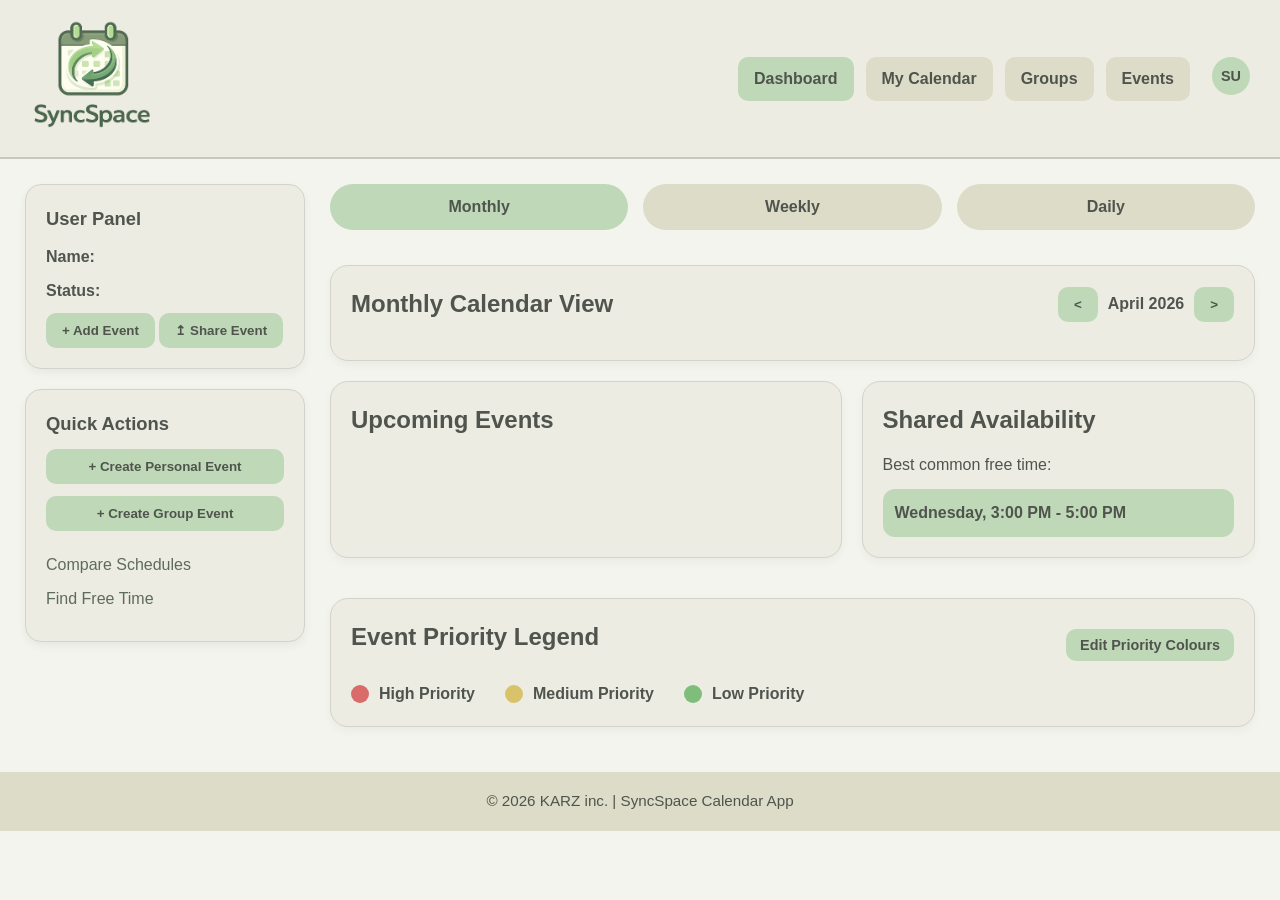
==== commit 3ee5557c: "Added Event Share display, minor fix to php" ====
--- a/SyncSpace/index.html
+++ b/SyncSpace/index.html
@@ -6,6 +6,7 @@
     <meta name="viewport" content="width=device-width, initial-scale=1.0">
     <title>SyncSpace - Calendar App</title>
     <link rel="stylesheet" href="css/main.css">
+    <link rel="shortcut icon" href="images/croppedLogo.png">
 </head>
 
 <body>
@@ -29,7 +30,7 @@
                 </button>
 
                 <div class="profile-dropdown">
-                    
+
                     <a href="#">Profile</a>
                     <a href="#">Settings</a>
                     <a href="#">Logout</a>
@@ -49,6 +50,7 @@
                 <p><strong>Name:</strong> </p>
                 <p><strong>Status:</strong> </p>
                 <button class="primary-btn open-add-modal">+ Add Event</button>
+                <button class="primary-btn open-share-modal">↥ Share Event</button>
             </section>
 
             <section class="sidebar-card">
@@ -148,8 +150,8 @@
 
                 <div class="form-group">
                     <label for="event-title">Title <span class="required">*</span></label>
-                    <input type="text" id="event-title" name="event-title"
-                           placeholder="Event title" required maxlength="100">
+                    <input type="text" id="event-title" name="event-title" placeholder="Event title" required
+                        maxlength="100">
                 </div>
 
                 <div class="form-group">
@@ -178,14 +180,13 @@
 
                 <div class="form-group">
                     <label for="event-location">Location</label>
-                    <input type="text" id="event-location" name="event-location"
-                           placeholder="Optional location" maxlength="150">
+                    <input type="text" id="event-location" name="event-location" placeholder="Optional location"
+                        maxlength="150">
                 </div>
 
                 <div class="form-group">
                     <label for="event-desc">Description</label>
-                    <textarea id="event-desc" name="event-desc" rows="3"
-                              placeholder="Optional description"></textarea>
+                    <textarea id="event-desc" name="event-desc" rows="3" placeholder="Optional description"></textarea>
                 </div>
 
                 <div class="form-group">
@@ -267,6 +268,52 @@
         </div>
     </div>
 
+    <!-- ═══════════════════════════════════════════════════════════════════════
+     Share Event Modal
+     ═══════════════════════════════════════════════════════════════════════ -->
+    <div id="share-modal" class="modal-overlay" role="dialog" aria-modal="true">
+        <div class="modal-card">
+
+            <div class="modal-header">
+                <h2>Share Event</h2>
+                <button class="modal-close-x share-dismiss" type="button">&times;</button>
+            </div>
+
+            <form id="share-form">
+
+                <!-- Event Dropdown -->
+                <div class="form-group">
+                    <label for="share-event">Select Event</label>
+                    <select id="share-event" required></select>
+                </div>
+
+                <!-- Group Dropdown -->
+                <div class="form-group">
+                    <label for="share-group">Select Group</label>
+                    <select id="share-group" required>
+                        <!-- TEMP: Replace with real groups later -->
+                        <option value="1">Group 1</option>
+                        <option value="2">Group 2</option>
+                    </select>
+                </div>
+
+                <!-- Anonymous Toggle -->
+                <div class="form-row">
+                    <label class="checkbox-label">
+                        <input type="checkbox" id="share-anon">
+                        Share as anonymous
+                    </label>
+                </div>
+
+                <div class="modal-actions">
+                    <button type="button" class="secondary-btn share-dismiss">Cancel</button>
+                    <button type="submit" class="primary-btn">Share Event</button>
+                </div>
+
+            </form>
+        </div>
+    </div>
+
     <script src="js/events.js"></script>
 
 </body>
